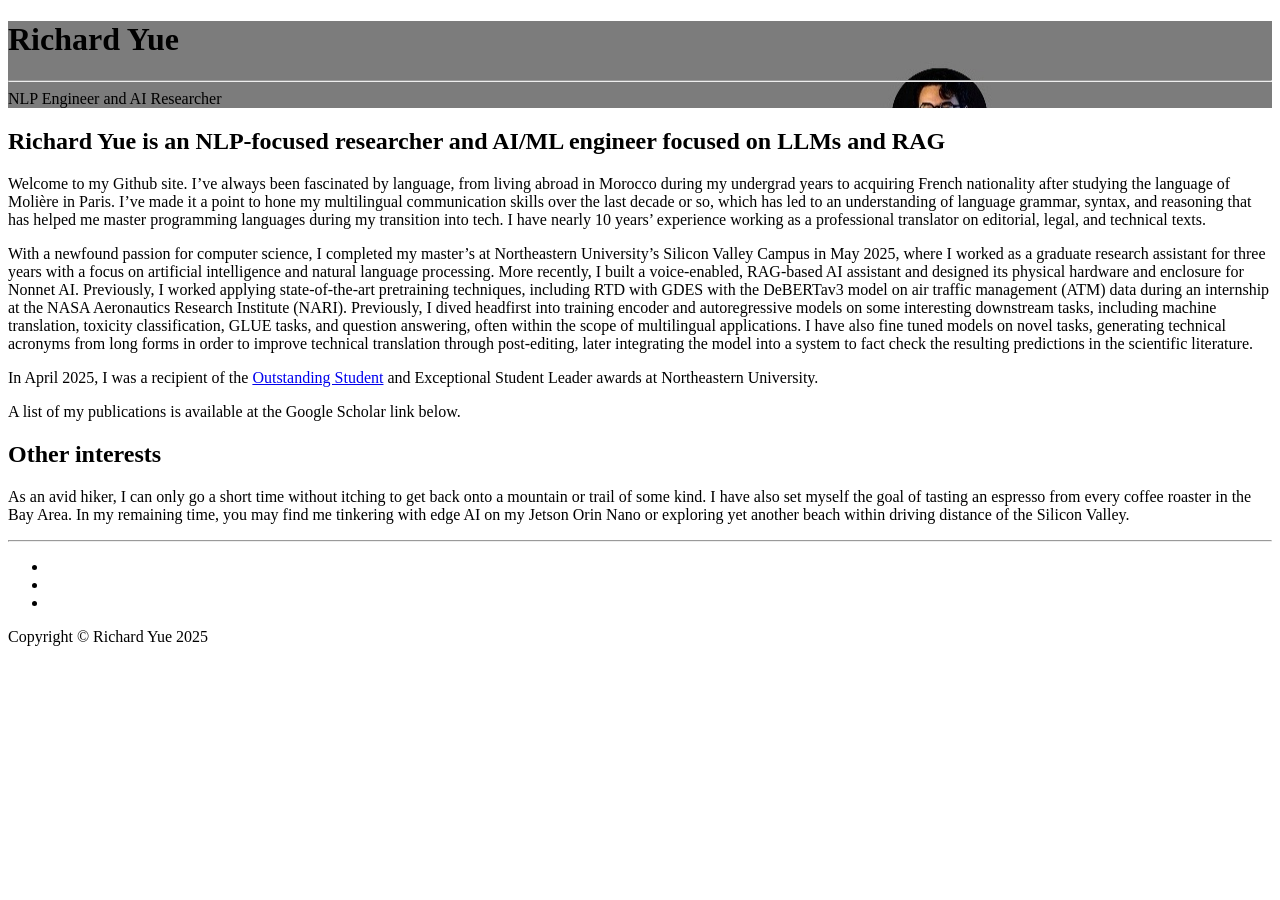
==== index.html @ 07fbe473 "Updated with post-graduate information" ====
<!DOCTYPE html>
<html lang="en">

<head>

  <style>
  </style>
    <meta charset="utf-8">
    <meta http-equiv="X-UA-Compatible" content="IE=edge">
    <meta name="viewport" content="width=device-width, initial-scale=1">
    <meta name="description" content="">
    <meta name="author" content="">

    <title>Richard Yue - NLP Engineer and AI Researcher</title>

    <!-- Bootstrap Core CSS -->
    <link href="vendor/bootstrap/css/bootstrap.min.css" rel="stylesheet">

    <!-- Theme CSS -->
    <link href="css/clean-blog.min.css" rel="stylesheet">

    <!-- Custom Fonts -->
    <link href="vendor/font-awesome/css/font-awesome.min.css" rel="stylesheet" type="text/css">
    <link href='https://fonts.googleapis.com/css?family=Lora:400,700,400italic,700italic' rel='stylesheet' type='text/css'>
    <link href='https://fonts.googleapis.com/css?family=Open+Sans:300italic,400italic,600italic,700italic,800italic,400,300,600,700,800' rel='stylesheet' type='text/css'>

    <!-- HTML5 Shim and Respond.js IE8 support of HTML5 elements and media queries -->
    <!-- WARNING: Respond.js doesn't work if you view the page via file:// -->
    <!--[if lt IE 9]>
        <script src="https://oss.maxcdn.com/libs/html5shiv/3.7.0/html5shiv.js"></script>
        <script src="https://oss.maxcdn.com/libs/respond.js/1.4.2/respond.min.js"></script>
    <![endif]-->

</head>

<body>
  
    <!-- Page Header -->
    <!-- Set your background image for this header on the line below. -->
    <header class="intro-header" style="background-image: url('img/about-bg.jpg')">
        <div class="container">
            <div class="row">
                <div class="col-lg-8 col-lg-offset-2 col-md-10 col-md-offset-1">
                    <div class="page-heading">
                        <h1>Richard Yue</h1>
                        <hr class="small">
                        <span class="subheading">NLP Engineer and AI Researcher</span>
                    </div>
                </div>
            </div>
        </div>
    </header>

    <!-- Main Content -->
    <div class="container">
        <div class="row">
            <div class="col-lg-8 col-lg-offset-2 col-md-10 col-md-offset-1">
                <h2>Richard Yue is an NLP-focused researcher and AI/ML engineer focused on LLMs and RAG</h2>
                <p>Welcome to my Github site. I&#8217;ve always been fascinated by language, from living abroad in Morocco during my undergrad years to acquiring French nationality after studying the language of Moli&egrave;re in Paris. I&#8217;ve made it a point to hone my multilingual communication skills over the last decade or so, which has led to an understanding of language grammar, syntax, and reasoning that has helped me master programming languages during my transition into tech. I have nearly 10 years&#8217; experience working as a professional translator on editorial, legal, and technical texts.</p>
                <p>With a newfound passion for computer science, I completed my master&#8217;s at Northeastern University&#8217;s Silicon Valley Campus in May 2025, where I worked as a graduate research assistant for three years with a focus on artificial intelligence and natural language processing. More recently, I built a voice-enabled, RAG-based AI assistant and designed its physical hardware and enclosure for Nonnet AI. Previously, I worked applying state-of-the-art pretraining techniques, including RTD with GDES with the DeBERTav3 model on air traffic management (ATM) data during an internship at the NASA Aeronautics Research Institute (NARI). Previously, I dived headfirst into training encoder and autoregressive models on some interesting downstream tasks, including machine translation, toxicity classification, GLUE tasks, and question answering, often within the scope of multilingual applications. I have also fine tuned models on novel  tasks, generating technical acronyms from long forms in order to improve technical translation through post-editing, later integrating the model into a system to fact check the resulting predictions in the scientific literature.</p>
		<p>In April 2025, I was a recipient of the <a href="https://outstandingawards.sites.northeastern.edu/2025-winners">Outstanding Student</a> and Exceptional Student Leader awards at Northeastern University.</p>
		<p>A list of my publications is available at the Google Scholar link below.</p>
                <h2>Other interests</h2>
                <p>As an avid hiker, I can only go a short time without itching to get back onto a mountain or trail of some kind. I have also set myself the goal of tasting an espresso from every coffee roaster in the Bay Area. In my remaining time, you may find me tinkering with edge AI on my Jetson Orin Nano or exploring yet another beach within driving distance of the Silicon Valley.</p>
            </div>
        </div>
    </div>

    <hr>

    <!-- Footer -->
    <footer>
        <div class="container">
            <div class="row">
                <div class="col-lg-8 col-lg-offset-2 col-md-10 col-md-offset-1">
                    <ul class="list-inline text-center">
                        <li>
                            <a href="https://www.linkedin.com/in/richard-yue-cs">
                                <span class="fa-stack fa-lg">
                                    <i class="fa fa-circle fa-stack-2x"></i>
                                    <i class="fa fa-linkedin fa-stack-1x fa-inverse"></i>
                                </span>
                            </a>
                        </li>
                        <li>
                            <a href="https://scholar.google.com/citations?user=sfEhLh8AAAAJ&hl=en">
                                <span class="fa-stack fa-lg">
                                    <i class="fa fa-circle fa-stack-2x"></i>
                                    <i class="fa fa-graduation-cap fa-stack-1x fa-inverse"></i>
                                </span>
                            </a>
                        </li>
                        <li>
                            <a href="https://www.github.com/rtotheich">
                                <span class="fa-stack fa-lg">
                                    <i class="fa fa-circle fa-stack-2x"></i>
                                    <i class="fa fa-github fa-stack-1x fa-inverse"></i>
                                </span>
                            </a>
                        </li>
                    </ul>
                    <p class="copyright text-muted">Copyright &copy; Richard Yue 2025</p>
                </div>
            </div>
        </div>
    </footer>

    <!-- jQuery -->
    <script src="vendor/jquery/jquery.min.js"></script>

    <!-- Bootstrap Core JavaScript -->
    <script src="vendor/bootstrap/js/bootstrap.min.js"></script>

    <!-- Contact Form JavaScript -->
    <script src="js/jqBootstrapValidation.js"></script>
    <script src="js/contact_me.js"></script>

    <!-- Theme JavaScript -->
    <script src="js/clean-blog.min.js"></script>

</body>

</html>
---- css/clean-blog.min.css ----
/*!
 * Start Bootstrap - Clean Blog v3.3.7+1 (http://startbootstrap.com/template-overviews/clean-blog)
 * Copyright 2013-2017 Start Bootstrap
 * Licensed under MIT (https://github.com/BlackrockDigital/startbootstrap/blob/gh-pages/LICENSE)
 */a,body{color:#333}.navbar-custom .nav li a,.navbar-custom .navbar-brand,h1,h2,h3,h4,h5,h6{font-weight:800}.caption,.intro-header .page-heading,.intro-header .site-heading,footer .copyright{text-align:center}body{font-family:Lora,'Times New Roman',serif;font-size:20px;-webkit-tap-highlight-color:#0085A1}.intro-header .page-heading .subheading,.intro-header .post-heading .subheading,.intro-header .site-heading .subheading,.navbar-custom,h1,h2,h3,h4,h5,h6{font-family:'Open Sans','Helvetica Neue',Helvetica,Arial,sans-serif}p{line-height:1.5;margin:30px 0}p a{text-decoration:underline}a:focus,a:hover{color:#0085A1}a img:focus,a img:hover{cursor:zoom-in}blockquote{color:#777;font-style:italic}hr.small{max-width:100px;margin:15px auto;border-width:4px;border-color:#fff}.navbar-custom{position:absolute;top:0;left:0;width:100%;z-index:3}.navbar-custom .navbar-header .navbar-toggle{color:#777;font-weight:800;text-transform:uppercase;font-size:12px}.navbar-custom .nav li a{text-transform:uppercase;font-size:12px;letter-spacing:1px}@media only screen and (min-width:768px){.navbar-custom{background:0 0;border-bottom:1px solid transparent}.navbar-custom .navbar-brand{color:#fff;padding:20px}.navbar-custom .navbar-brand:focus,.navbar-custom .navbar-brand:hover{color:rgba(255,255,255,.8)}.navbar-custom .nav li a{color:#fff;padding:20px}.navbar-custom .nav li a:focus,.navbar-custom .nav li a:hover{color:rgba(255,255,255,.8)}.navbar-custom .nav li ul.dropdown-menu a{color:#333}.navbar-custom .nav li ul.dropdown-menu a:focus,.navbar-custom .nav li ul.dropdown-menu a:hover{color:#0085A1}}@media only screen and (min-width:1170px){.navbar-custom{-webkit-transition:background-color .3s;-moz-transition:background-color .3s;transition:background-color .3s;-webkit-transform:translate3d(0,0,0);-moz-transform:translate3d(0,0,0);-ms-transform:translate3d(0,0,0);-o-transform:translate3d(0,0,0);transform:translate3d(0,0,0);-webkit-backface-visibility:hidden;backface-visibility:hidden}.navbar-custom.is-fixed{position:fixed;top:-61px;background-color:rgba(255,255,255,.9);border-bottom:1px solid #f2f2f2;-webkit-transition:-webkit-transform .3s;-moz-transition:-moz-transform .3s;transition:transform .3s}.navbar-custom.is-fixed .navbar-brand{color:#333}.navbar-custom.is-fixed .navbar-brand:focus,.navbar-custom.is-fixed .navbar-brand:hover{color:#0085A1}.navbar-custom.is-fixed .nav li a{color:#333}.navbar-custom.is-fixed .nav li a:focus,.navbar-custom.is-fixed .nav li a:hover{color:#0085A1}.navbar-custom.is-visible{-webkit-transform:translate3d(0,100%,0);-moz-transform:translate3d(0,100%,0);-ms-transform:translate3d(0,100%,0);-o-transform:translate3d(0,100%,0);transform:translate3d(0,100%,0)}}.intro-header{background:center center no-repeat;-webkit-background-size:cover;-moz-background-size:cover;background-size:cover;-o-background-size:cover;margin-bottom:50px}.intro-header .page-heading,.intro-header .post-heading,.intro-header .site-heading{padding:100px 0 50px;color:#fff}.intro-header .page-heading h1,.intro-header .site-heading h1{margin-top:0;font-size:50px}.intro-header .page-heading .subheading,.intro-header .site-heading .subheading{font-size:24px;line-height:1.1;display:block;font-weight:300;margin:10px 0 0}@media only screen and (min-width:768px){.intro-header .page-heading,.intro-header .post-heading,.intro-header .site-heading{padding:150px 0}.intro-header .page-heading h1,.intro-header .site-heading h1{font-size:80px}}.intro-header .post-heading h1{font-size:35px}.intro-header .post-heading .meta,.intro-header .post-heading .subheading{line-height:1.1;display:block}.intro-header .post-heading .subheading{font-size:24px;margin:10px 0 30px;font-weight:600}.intro-header .post-heading .meta{font-family:Lora,'Times New Roman',serif;font-style:italic;font-weight:300;font-size:20px}.intro-header .post-heading .meta a{color:#fff}@media only screen and (min-width:768px){.intro-header .post-heading h1{font-size:55px}.intro-header .post-heading .subheading{font-size:30px}}.post-preview>a{color:#333}.post-preview>a:focus,.post-preview>a:hover{text-decoration:none;color:#0085A1}.post-preview>a>.post-title{font-size:30px;margin-top:30px;margin-bottom:10px}.post-preview>a>.post-subtitle{margin:0 0 10px;font-weight:300}.post-preview>.post-meta{color:#777;font-size:18px;font-style:italic;margin-top:0}.post-preview>.post-meta>a{text-decoration:none;color:#333}.post-preview>.post-meta>a:focus,.post-preview>.post-meta>a:hover{color:#0085A1;text-decoration:underline}@media only screen and (min-width:768px){.post-preview>a>.post-title{font-size:36px}}.section-heading{font-size:36px;margin-top:60px;font-weight:700}.btn,.pager li>a,.pager li>span{font-family:'Open Sans','Helvetica Neue',Helvetica,Arial,sans-serif;text-transform:uppercase;font-weight:800;letter-spacing:1px}.caption{font-size:14px;padding:10px;font-style:italic;margin:0;display:block;border-bottom-right-radius:5px;border-bottom-left-radius:5px}footer{padding:50px 0 65px}footer .list-inline{margin:0;padding:0}footer .copyright{font-size:14px;margin-bottom:0}.floating-label-form-group{font-size:14px;position:relative;margin-bottom:0;padding-bottom:.5em;border-bottom:1px solid #eee}.floating-label-form-group input,.floating-label-form-group textarea{z-index:1;position:relative;padding-right:0;padding-left:0;border:none;border-radius:0;font-size:1.5em;background:0 0;box-shadow:none!important;resize:none}.floating-label-form-group label{display:block;z-index:0;position:relative;top:2em;margin:0;font-size:.85em;line-height:1.764705882em;vertical-align:middle;vertical-align:baseline;opacity:0;-webkit-transition:top .3s ease,opacity .3s ease;-moz-transition:top .3s ease,opacity .3s ease;-ms-transition:top .3s ease,opacity .3s ease;transition:top .3s ease,opacity .3s ease}.floating-label-form-group::not(:first-child){padding-left:14px;border-left:1px solid #eee}.floating-label-form-group-with-value label{top:0;opacity:1}.floating-label-form-group-with-focus label{color:#0085A1}form .row:first-child .floating-label-form-group{border-top:1px solid #eee}.btn{font-size:14px;border-radius:0;padding:15px 25px}.btn-lg{font-size:16px;padding:25px 35px}.btn-default:focus,.btn-default:hover{background-color:#0085A1;border:1px solid #0085A1;color:#fff}.pager{margin:20px 0 0}.pager li>a,.pager li>span{font-size:14px;padding:15px 25px;background-color:#fff;border-radius:0}.pager li>a:focus,.pager li>a:hover{color:#fff;background-color:#0085A1;border:1px solid #0085A1}.pager .disabled>a,.pager .disabled>a:focus,.pager .disabled>a:hover,.pager .disabled>span{color:#777;background-color:#333;cursor:not-allowed}::-moz-selection{color:#fff;text-shadow:none;background:#0085A1}::selection{color:#fff;text-shadow:none;background:#0085A1}img::selection{color:#fff;background:0 0}img::-moz-selection{color:#fff;background:0 0}
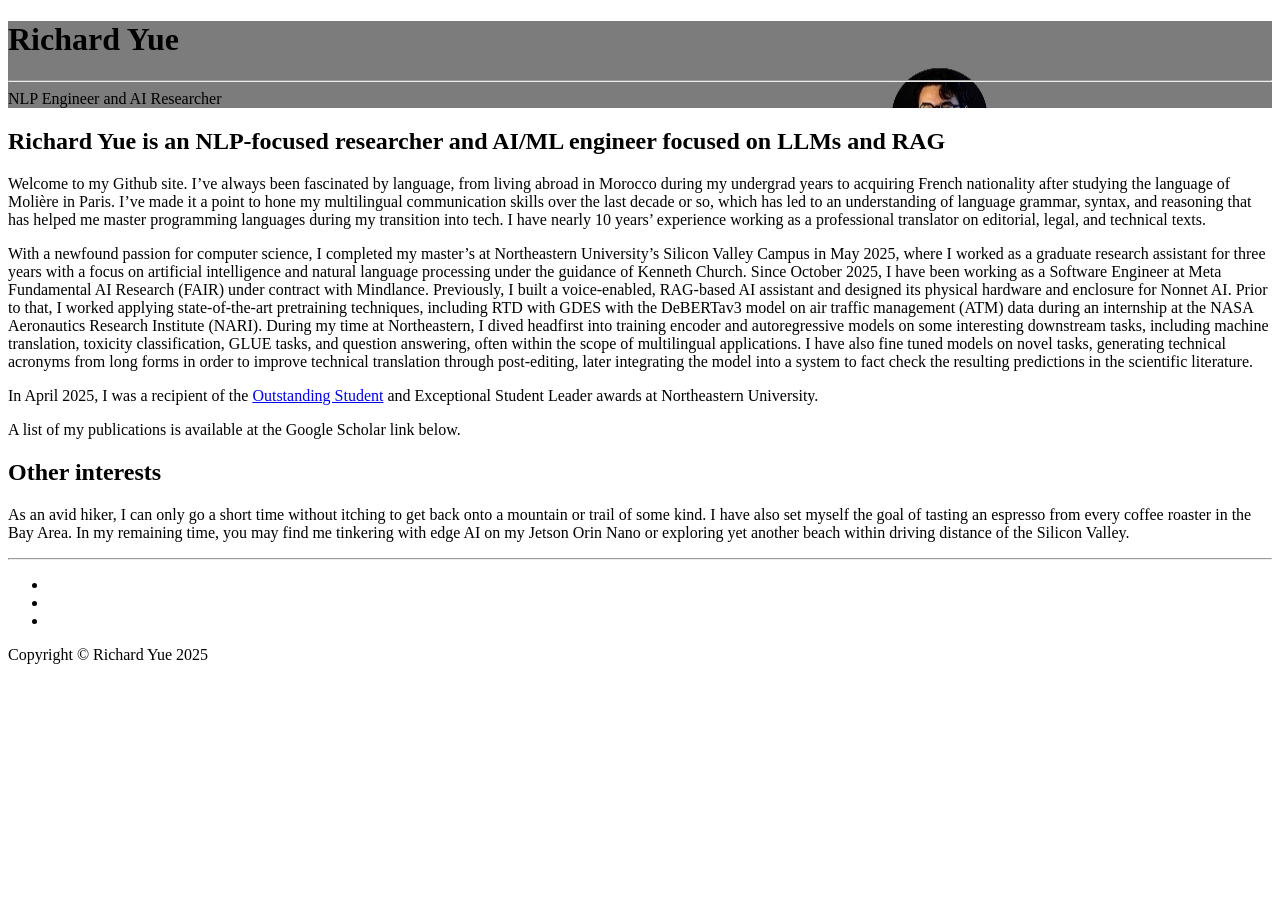
==== commit 046f3269: "Updated to reflect new position" ====
--- a/index.html
+++ b/index.html
@@ -57,7 +57,7 @@
             <div class="col-lg-8 col-lg-offset-2 col-md-10 col-md-offset-1">
                 <h2>Richard Yue is an NLP-focused researcher and AI/ML engineer focused on LLMs and RAG</h2>
                 <p>Welcome to my Github site. I&#8217;ve always been fascinated by language, from living abroad in Morocco during my undergrad years to acquiring French nationality after studying the language of Moli&egrave;re in Paris. I&#8217;ve made it a point to hone my multilingual communication skills over the last decade or so, which has led to an understanding of language grammar, syntax, and reasoning that has helped me master programming languages during my transition into tech. I have nearly 10 years&#8217; experience working as a professional translator on editorial, legal, and technical texts.</p>
-                <p>With a newfound passion for computer science, I completed my master&#8217;s at Northeastern University&#8217;s Silicon Valley Campus in May 2025, where I worked as a graduate research assistant for three years with a focus on artificial intelligence and natural language processing. More recently, I built a voice-enabled, RAG-based AI assistant and designed its physical hardware and enclosure for Nonnet AI. Previously, I worked applying state-of-the-art pretraining techniques, including RTD with GDES with the DeBERTav3 model on air traffic management (ATM) data during an internship at the NASA Aeronautics Research Institute (NARI). Previously, I dived headfirst into training encoder and autoregressive models on some interesting downstream tasks, including machine translation, toxicity classification, GLUE tasks, and question answering, often within the scope of multilingual applications. I have also fine tuned models on novel  tasks, generating technical acronyms from long forms in order to improve technical translation through post-editing, later integrating the model into a system to fact check the resulting predictions in the scientific literature.</p>
+                <p>With a newfound passion for computer science, I completed my master&#8217;s at Northeastern University&#8217;s Silicon Valley Campus in May 2025, where I worked as a graduate research assistant for three years with a focus on artificial intelligence and natural language processing under the guidance of Kenneth Church. Since October 2025, I have been working as a Software Engineer at Meta Fundamental AI Research (FAIR) under contract with Mindlance. Previously, I built a voice-enabled, RAG-based AI assistant and designed its physical hardware and enclosure for Nonnet AI. Prior to that, I worked applying state-of-the-art pretraining techniques, including RTD with GDES with the DeBERTav3 model on air traffic management (ATM) data during an internship at the NASA Aeronautics Research Institute (NARI). During my time at Northeastern, I dived headfirst into training encoder and autoregressive models on some interesting downstream tasks, including machine translation, toxicity classification, GLUE tasks, and question answering, often within the scope of multilingual applications. I have also fine tuned models on novel  tasks, generating technical acronyms from long forms in order to improve technical translation through post-editing, later integrating the model into a system to fact check the resulting predictions in the scientific literature.</p>
 		<p>In April 2025, I was a recipient of the <a href="https://outstandingawards.sites.northeastern.edu/2025-winners">Outstanding Student</a> and Exceptional Student Leader awards at Northeastern University.</p>
 		<p>A list of my publications is available at the Google Scholar link below.</p>
                 <h2>Other interests</h2>
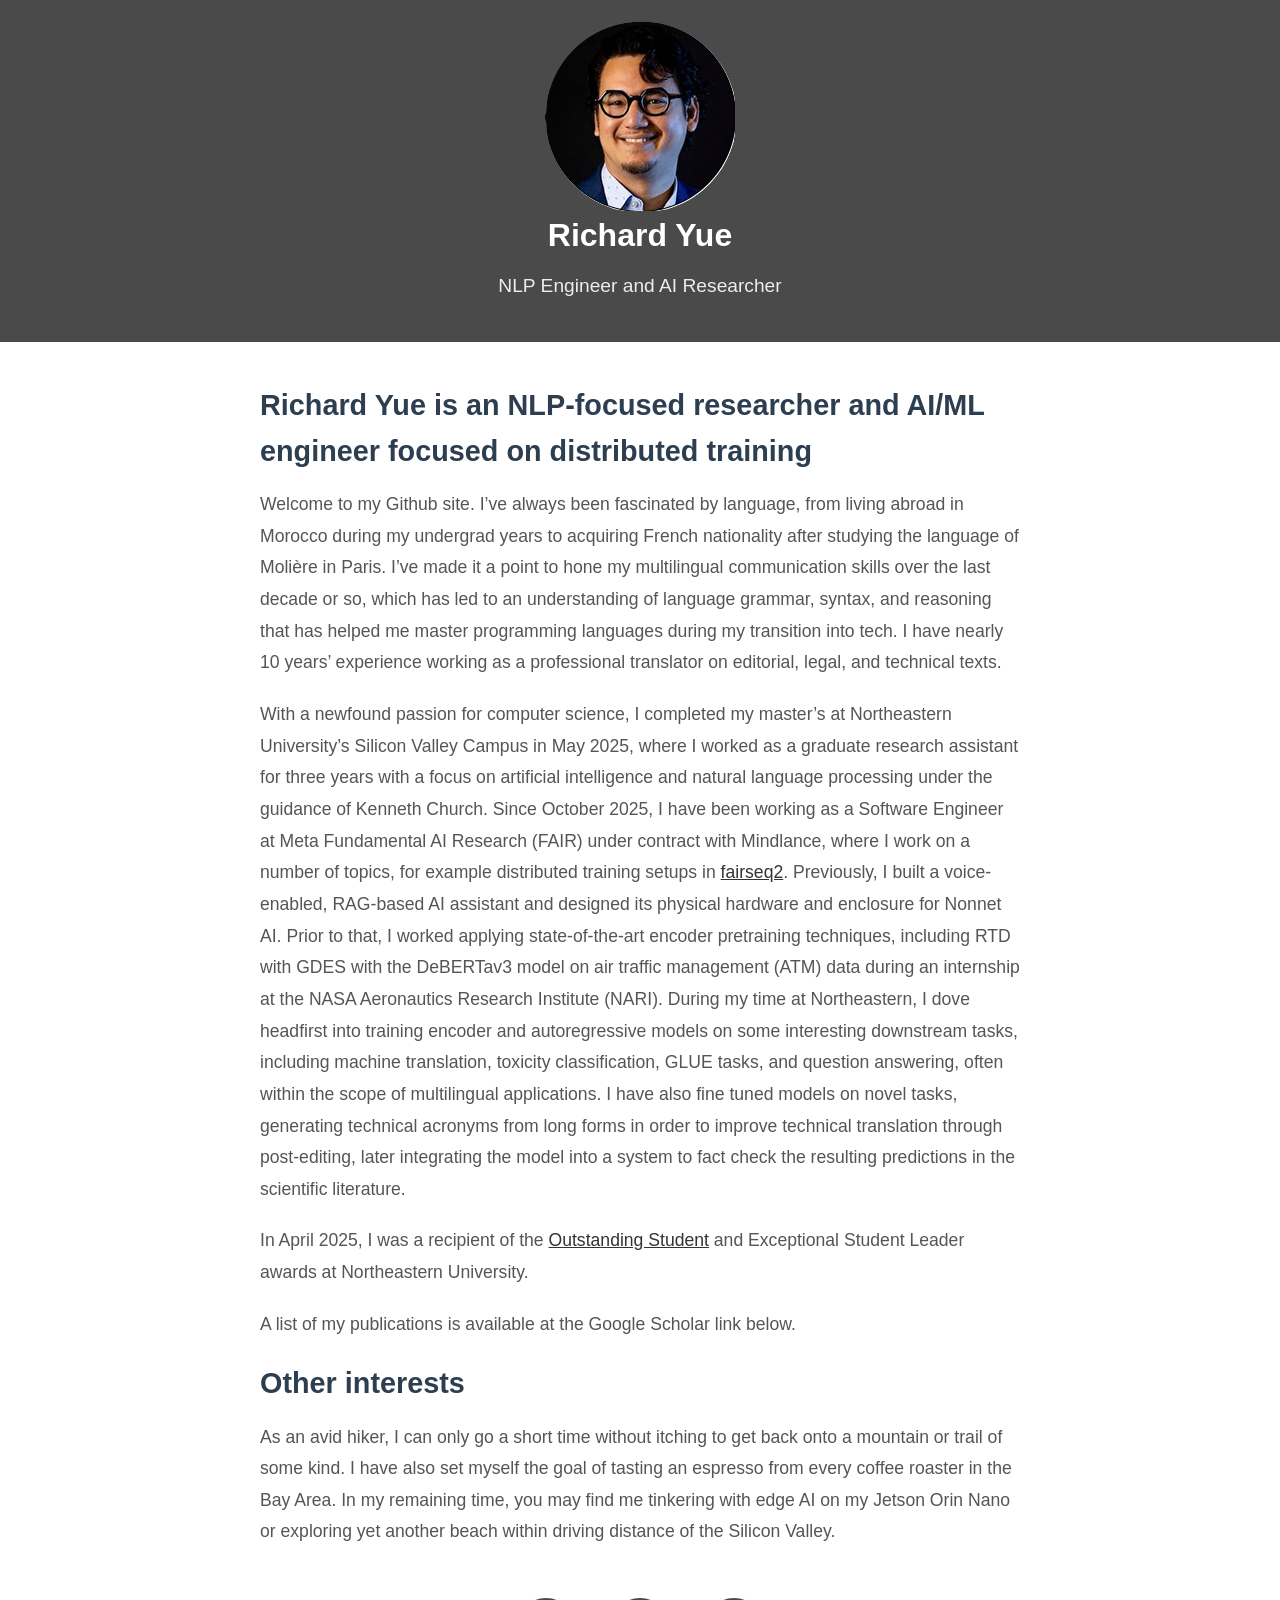
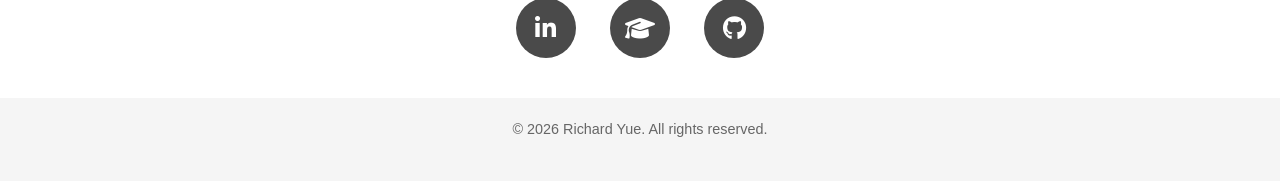
==== commit b8198f43: "New, responsive version for 2026 with updated text and broken links fixed" ====
--- a/index.html
+++ b/index.html
@@ -1,123 +1,178 @@
 <!DOCTYPE html>
 <html lang="en">
+<head>
+    <meta charset="UTF-8">
+    <meta name="viewport" content="width=device-width, initial-scale=1.0">
+    <title>Personal Page</title>
+    <link rel="stylesheet" href="https://cdnjs.cloudflare.com/ajax/libs/font-awesome/6.4.0/css/all.min.css">
+    <style>
+        * {
+            margin: 0;
+            padding: 0;
+            box-sizing: border-box;
+        }
 
-<head>
+        body {
+            font-family: 'Segoe UI', Tahoma, Geneva, Verdana, sans-serif;
+            line-height: 1.6;
+            color: #333;
+        }
 
-  <style>
-  </style>
-    <meta charset="utf-8">
-    <meta http-equiv="X-UA-Compatible" content="IE=edge">
-    <meta name="viewport" content="width=device-width, initial-scale=1">
-    <meta name="description" content="">
-    <meta name="author" content="">
+        p {
+            line-height: 1.6;
+            margin-bottom: 20px;
+        }
 
-    <title>Richard Yue - NLP Engineer and AI Researcher</title>
+        a {
+            color: #333;
+        }
 
-    <!-- Bootstrap Core CSS -->
-    <link href="vendor/bootstrap/css/bootstrap.min.css" rel="stylesheet">
+        .banner {
+            background-color: #4a4a4a;
+            color: white;
+            padding: 40px 20px;
+            text-align: center;
+        }
 
-    <!-- Theme CSS -->
-    <link href="css/clean-blog.min.css" rel="stylesheet">
+        .headshot {
+            width: 150px;
+            height: 150px;
+            border-radius: 50%;
+            background-color: #d0d0d0;
+            margin: 0 auto 20px;
+            display: flex;
+            align-items: center;
+            justify-content: center;
+            font-size: 14px;
+            color: #666;
+        }
 
-    <!-- Custom Fonts -->
-    <link href="vendor/font-awesome/css/font-awesome.min.css" rel="stylesheet" type="text/css">
-    <link href='https://fonts.googleapis.com/css?family=Lora:400,700,400italic,700italic' rel='stylesheet' type='text/css'>
-    <link href='https://fonts.googleapis.com/css?family=Open+Sans:300italic,400italic,600italic,700italic,800italic,400,300,600,700,800' rel='stylesheet' type='text/css'>
+        .banner h1 {
+            font-size: 2em;
+            margin-bottom: 10px;
+        }
 
-    <!-- HTML5 Shim and Respond.js IE8 support of HTML5 elements and media queries -->
-    <!-- WARNING: Respond.js doesn't work if you view the page via file:// -->
-    <!--[if lt IE 9]>
-        <script src="https://oss.maxcdn.com/libs/html5shiv/3.7.0/html5shiv.js"></script>
-        <script src="https://oss.maxcdn.com/libs/respond.js/1.4.2/respond.min.js"></script>
-    <![endif]-->
+        .banner h2 {
+            font-size: 1.2em;
+            font-weight: 300;
+            opacity: 0.9;
+        }
 
+        .content {
+            max-width: 800px;
+            margin: 40px auto;
+            padding: 0 20px;
+        }
+
+        .content h3 {
+            font-size: 1.8em;
+            margin-bottom: 15px;
+            color: #2c3e50;
+        }
+
+        .content p {
+            font-size: 1.1em;
+            color: #555;
+            line-height: 1.8;
+        }
+
+        .social-links {
+            text-align: center;
+            margin: 50px 0 30px;
+        }
+
+        .social-btn {
+            display: inline-flex;
+            align-items: center;
+            justify-content: center;
+            width: 60px;
+            height: 60px;
+            border-radius: 50%;
+            background-color: #4a4a4a;
+            color: white;
+            margin: 0 15px;
+            text-decoration: none;
+            font-size: 24px;
+            transition: all 0.3s ease;
+        }
+
+        .social-btn:hover {
+            background-color: #2c3e50;
+            transform: translateY(-3px);
+            box-shadow: 0 4px 8px rgba(0,0,0,0.2);
+        }
+
+        .social-btn.linkedin:hover {
+            background-color: #0077b5;
+        }
+
+        .social-btn.scholar:hover {
+            background-color: #4285f4;
+        }
+
+        .social-btn.github:hover {
+            background-color: #333;
+        }
+
+        footer {
+            text-align: center;
+            padding: 20px;
+            background-color: #f5f5f5;
+            color: #666;
+            font-size: 0.9em;
+            margin-top: 40px;
+        }
+    </style>
 </head>
-
 <body>
-  
-    <!-- Page Header -->
-    <!-- Set your background image for this header on the line below. -->
-    <header class="intro-header" style="background-image: url('img/about-bg.jpg')">
-        <div class="container">
-            <div class="row">
-                <div class="col-lg-8 col-lg-offset-2 col-md-10 col-md-offset-1">
-                    <div class="page-heading">
-                        <h1>Richard Yue</h1>
-                        <hr class="small">
-                        <span class="subheading">NLP Engineer and AI Researcher</span>
-                    </div>
-                </div>
-            </div>
+    <div class="banner">
+        <div class="headshot">
+            <img src="img/headshot.png" alt="Richard Yue headshot" width="190" height="191">
         </div>
-    </header>
-
-    <!-- Main Content -->
-    <div class="container">
-        <div class="row">
-            <div class="col-lg-8 col-lg-offset-2 col-md-10 col-md-offset-1">
-                <h2>Richard Yue is an NLP-focused researcher and AI/ML engineer focused on LLMs and RAG</h2>
-                <p>Welcome to my Github site. I&#8217;ve always been fascinated by language, from living abroad in Morocco during my undergrad years to acquiring French nationality after studying the language of Moli&egrave;re in Paris. I&#8217;ve made it a point to hone my multilingual communication skills over the last decade or so, which has led to an understanding of language grammar, syntax, and reasoning that has helped me master programming languages during my transition into tech. I have nearly 10 years&#8217; experience working as a professional translator on editorial, legal, and technical texts.</p>
-                <p>With a newfound passion for computer science, I completed my master&#8217;s at Northeastern University&#8217;s Silicon Valley Campus in May 2025, where I worked as a graduate research assistant for three years with a focus on artificial intelligence and natural language processing under the guidance of Kenneth Church. Since October 2025, I have been working as a Software Engineer at Meta Fundamental AI Research (FAIR) under contract with Mindlance. Previously, I built a voice-enabled, RAG-based AI assistant and designed its physical hardware and enclosure for Nonnet AI. Prior to that, I worked applying state-of-the-art pretraining techniques, including RTD with GDES with the DeBERTav3 model on air traffic management (ATM) data during an internship at the NASA Aeronautics Research Institute (NARI). During my time at Northeastern, I dived headfirst into training encoder and autoregressive models on some interesting downstream tasks, including machine translation, toxicity classification, GLUE tasks, and question answering, often within the scope of multilingual applications. I have also fine tuned models on novel  tasks, generating technical acronyms from long forms in order to improve technical translation through post-editing, later integrating the model into a system to fact check the resulting predictions in the scientific literature.</p>
-		<p>In April 2025, I was a recipient of the <a href="https://outstandingawards.sites.northeastern.edu/2025-winners">Outstanding Student</a> and Exceptional Student Leader awards at Northeastern University.</p>
-		<p>A list of my publications is available at the Google Scholar link below.</p>
-                <h2>Other interests</h2>
-                <p>As an avid hiker, I can only go a short time without itching to get back onto a mountain or trail of some kind. I have also set myself the goal of tasting an espresso from every coffee roaster in the Bay Area. In my remaining time, you may find me tinkering with edge AI on my Jetson Orin Nano or exploring yet another beach within driving distance of the Silicon Valley.</p>
-            </div>
-        </div>
+        <h1>Richard Yue</h1>
+        <h2>NLP Engineer and AI Researcher</h2>
     </div>
 
-    <hr>
+    <div class="content">
+        <h3>Richard Yue is an NLP-focused researcher and AI/ML engineer focused on distributed training</h3>
+        <p>
+            Welcome to my Github site. I’ve always been fascinated by language, from living abroad
+            in Morocco during my undergrad years to acquiring French nationality after studying the
+            language of Molière in Paris. I’ve made it a point to hone my multilingual communication
+            skills over the last decade or so, which has led to an understanding of language grammar,
+            syntax, and reasoning that has helped me master programming languages during my transition
+            into tech. I have nearly 10 years’ experience working as a professional translator on
+            editorial, legal, and technical texts.
+        </p>
+        <p>
+            With a newfound passion for computer science, I completed my master’s at Northeastern University’s Silicon Valley Campus in May 2025, where I worked as a graduate research assistant for three years with a focus on artificial intelligence and natural language processing under the guidance of Kenneth Church. Since October 2025, I have been working as a Software Engineer at Meta Fundamental AI Research (FAIR) under contract with Mindlance, where I work on a number of topics, for example distributed training setups in <a href="https://github.com/facebookresearch/fairseq2">fairseq2</a>. Previously, I built a voice-enabled, RAG-based AI assistant and designed its physical hardware and enclosure for Nonnet AI. Prior to that, I worked applying state-of-the-art encoder pretraining techniques, including RTD with GDES with the DeBERTav3 model on air traffic management (ATM) data during an internship at the NASA Aeronautics Research Institute (NARI). During my time at Northeastern, I dove headfirst into training encoder and autoregressive models on some interesting downstream tasks, including machine translation, toxicity classification, GLUE tasks, and question answering, often within the scope of multilingual applications. I have also fine tuned models on novel tasks, generating technical acronyms from long forms in order to improve technical translation through post-editing, later integrating the model into a system to fact check the resulting predictions in the scientific literature.
+        </p>
+        <p>
+            In April 2025, I was a recipient of the <a href="https://academic-honors.provost.northeastern.edu/graduate-awards/the-outstanding-global-network-student-award/">Outstanding Student</a> and Exceptional Student Leader awards at Northeastern University.
+        </p>
+        <p>
+            A list of my publications is available at the Google Scholar link below.
+        </p>
+        <h3>Other interests</h3>
+        <p>
+            As an avid hiker, I can only go a short time without itching to get back onto a mountain or trail of some kind. I have also set myself the goal of tasting an espresso from every coffee roaster in the Bay Area. In my remaining time, you may find me tinkering with edge AI on my Jetson Orin Nano or exploring yet another beach within driving distance of the Silicon Valley.
+        </p>
+    </div>
 
-    <!-- Footer -->
+    <div class="social-links">
+        <a href="https://www.linkedin.com/in/richard-yue-cs" class="social-btn linkedin" aria-label="LinkedIn">
+            <i class="fab fa-linkedin-in"></i>
+        </a>
+        <a href="https://scholar.google.com/citations?user=sfEhLh8AAAAJ&hl=en" class="social-btn scholar" aria-label="Google Scholar">
+            <i class="fas fa-graduation-cap"></i>
+        </a>
+        <a href="https://www.github.com/rsyue" class="social-btn github" aria-label="GitHub">
+            <i class="fab fa-github"></i>
+        </a>
+    </div>
+
     <footer>
-        <div class="container">
-            <div class="row">
-                <div class="col-lg-8 col-lg-offset-2 col-md-10 col-md-offset-1">
-                    <ul class="list-inline text-center">
-                        <li>
-                            <a href="https://www.linkedin.com/in/richard-yue-cs">
-                                <span class="fa-stack fa-lg">
-                                    <i class="fa fa-circle fa-stack-2x"></i>
-                                    <i class="fa fa-linkedin fa-stack-1x fa-inverse"></i>
-                                </span>
-                            </a>
-                        </li>
-                        <li>
-                            <a href="https://scholar.google.com/citations?user=sfEhLh8AAAAJ&hl=en">
-                                <span class="fa-stack fa-lg">
-                                    <i class="fa fa-circle fa-stack-2x"></i>
-                                    <i class="fa fa-graduation-cap fa-stack-1x fa-inverse"></i>
-                                </span>
-                            </a>
-                        </li>
-                        <li>
-                            <a href="https://www.github.com/rtotheich">
-                                <span class="fa-stack fa-lg">
-                                    <i class="fa fa-circle fa-stack-2x"></i>
-                                    <i class="fa fa-github fa-stack-1x fa-inverse"></i>
-                                </span>
-                            </a>
-                        </li>
-                    </ul>
-                    <p class="copyright text-muted">Copyright &copy; Richard Yue 2025</p>
-                </div>
-            </div>
-        </div>
+        <p>&copy; 2026 Richard Yue. All rights reserved.</p>
     </footer>
-
-    <!-- jQuery -->
-    <script src="vendor/jquery/jquery.min.js"></script>
-
-    <!-- Bootstrap Core JavaScript -->
-    <script src="vendor/bootstrap/js/bootstrap.min.js"></script>
-
-    <!-- Contact Form JavaScript -->
-    <script src="js/jqBootstrapValidation.js"></script>
-    <script src="js/contact_me.js"></script>
-
-    <!-- Theme JavaScript -->
-    <script src="js/clean-blog.min.js"></script>
-
 </body>
-
-</html>
+</html>
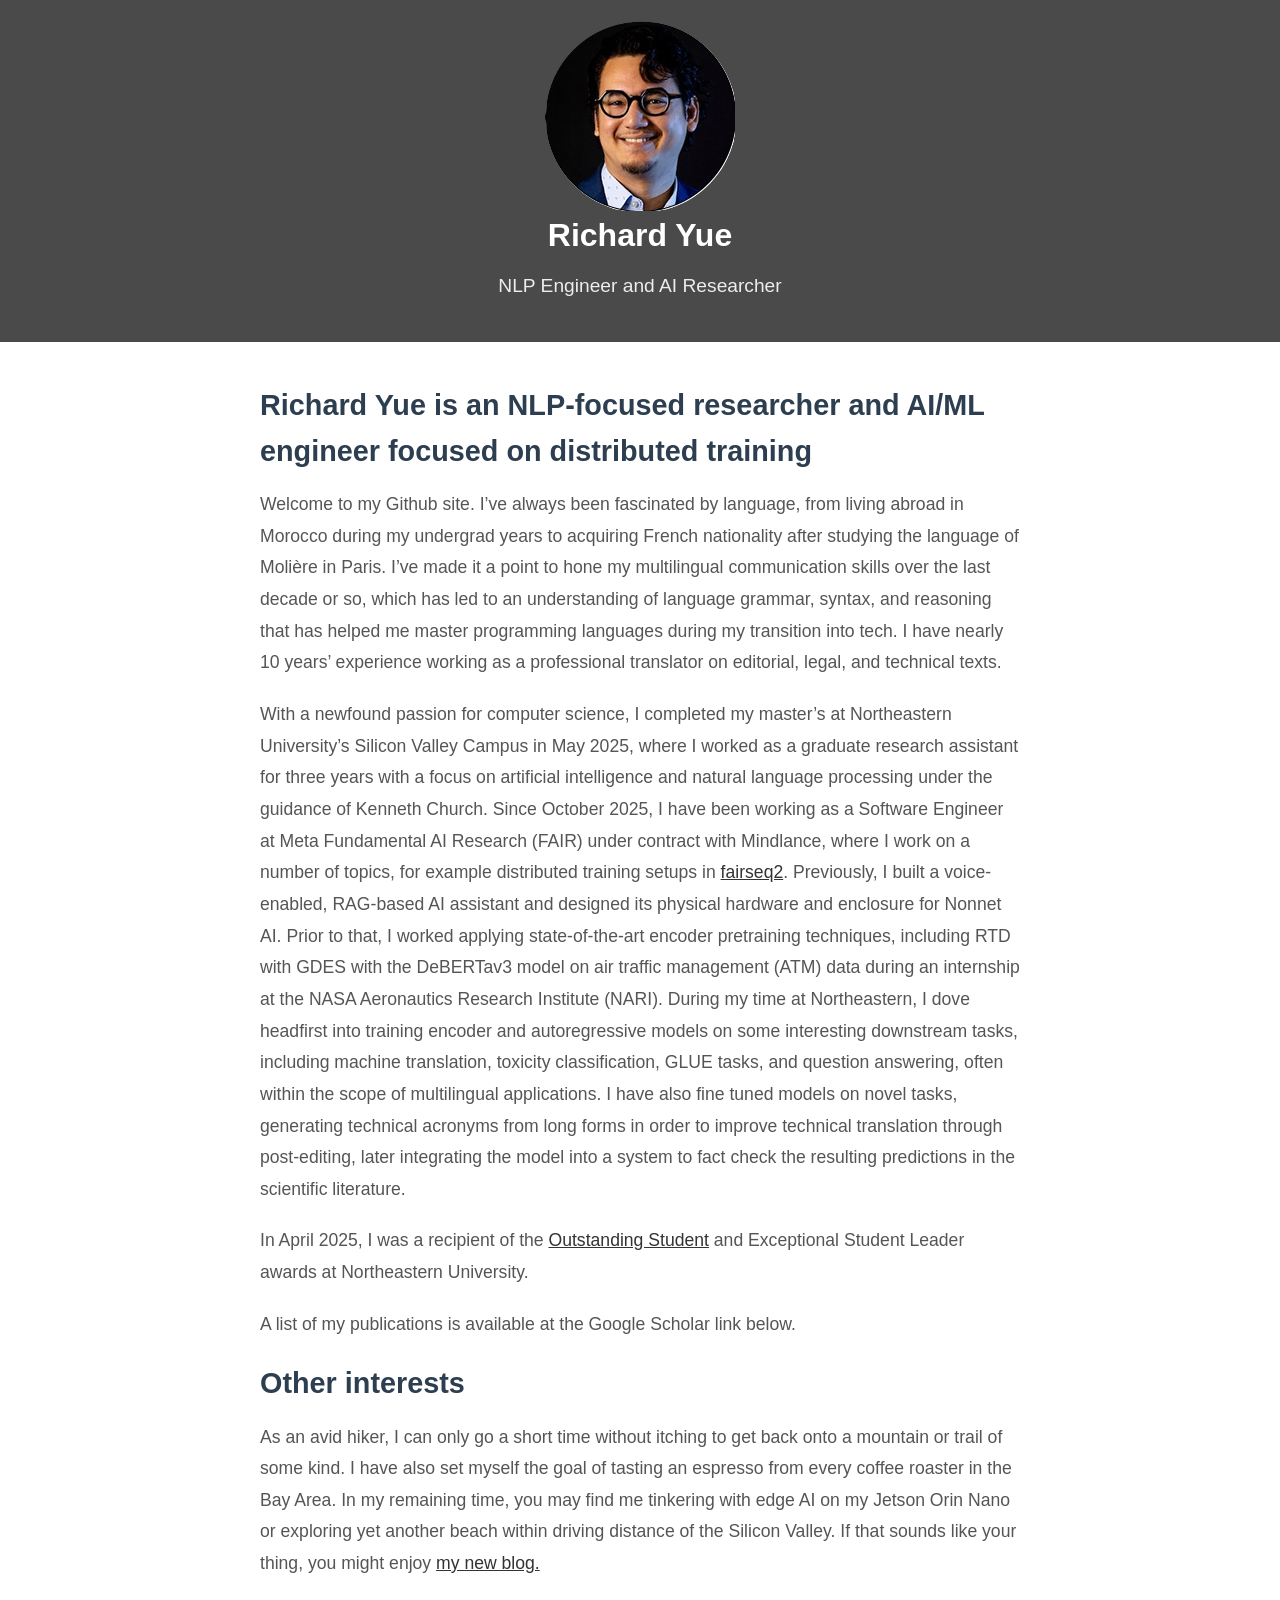
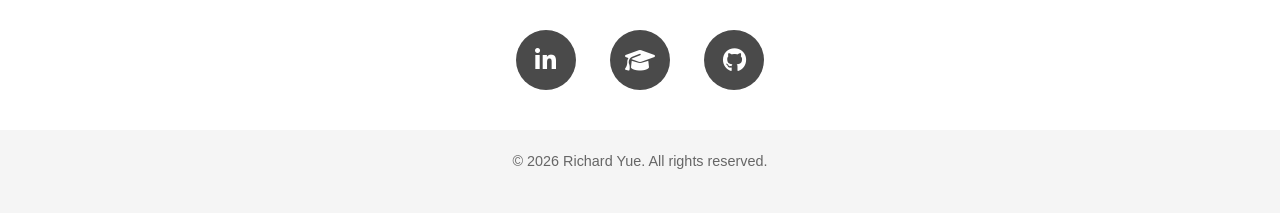
==== commit 4c7c6f13: "Fixed link colors on blog and added links between home and blog" ====
--- a/index.html
+++ b/index.html
@@ -155,7 +155,7 @@
         </p>
         <h3>Other interests</h3>
         <p>
-            As an avid hiker, I can only go a short time without itching to get back onto a mountain or trail of some kind. I have also set myself the goal of tasting an espresso from every coffee roaster in the Bay Area. In my remaining time, you may find me tinkering with edge AI on my Jetson Orin Nano or exploring yet another beach within driving distance of the Silicon Valley.
+            As an avid hiker, I can only go a short time without itching to get back onto a mountain or trail of some kind. I have also set myself the goal of tasting an espresso from every coffee roaster in the Bay Area. In my remaining time, you may find me tinkering with edge AI on my Jetson Orin Nano or exploring yet another beach within driving distance of the Silicon Valley. If that sounds like your thing, you might enjoy <a href="break_room.html">my new blog.</a>
         </p>
     </div>
 
@@ -175,4 +175,4 @@
         <p>&copy; 2026 Richard Yue. All rights reserved.</p>
     </footer>
 </body>
-</html>+</html>
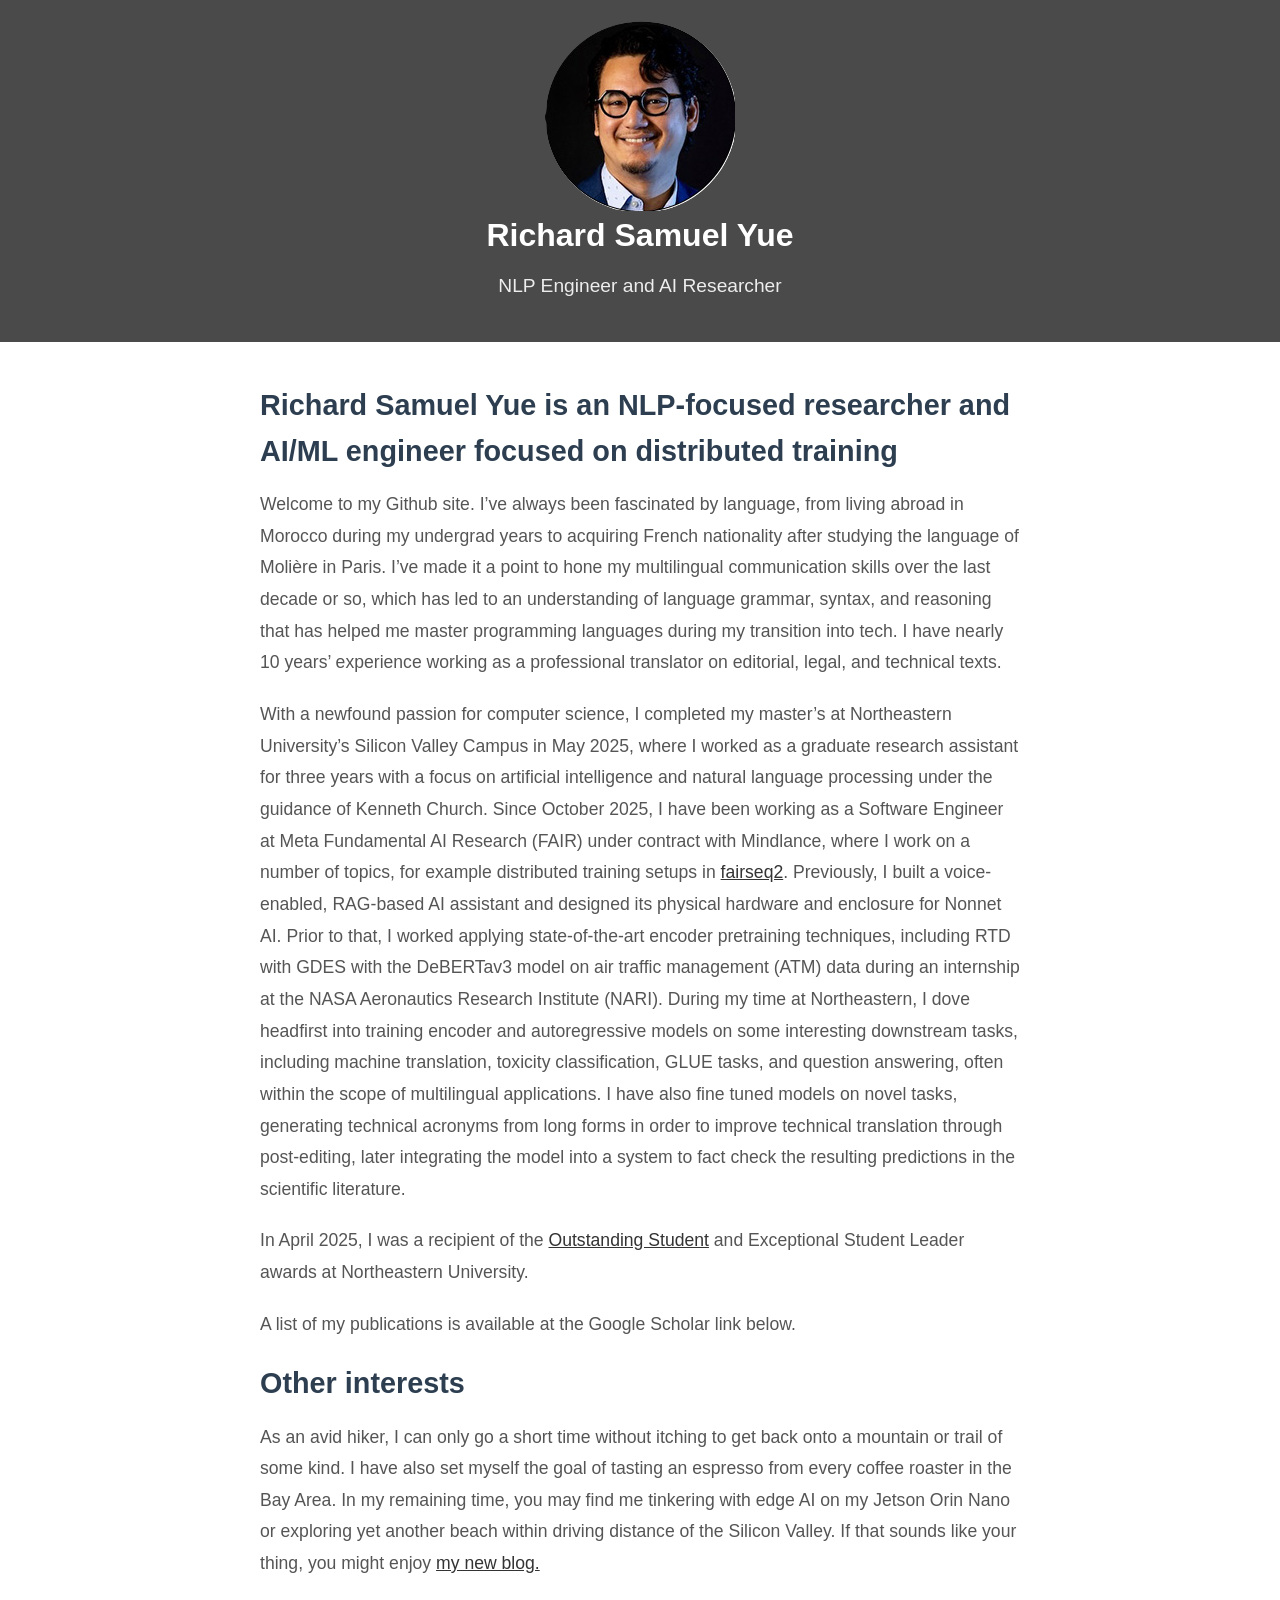
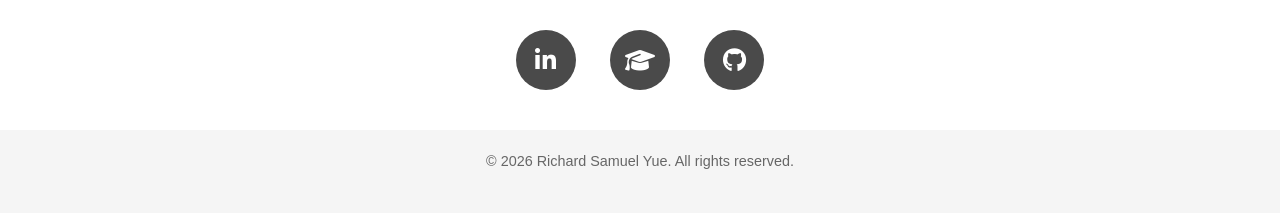
==== commit 494253c1: "Minor housekeeping, full name update, grammar check" ====
--- a/index.html
+++ b/index.html
@@ -129,12 +129,12 @@
         <div class="headshot">
             <img src="img/headshot.png" alt="Richard Yue headshot" width="190" height="191">
         </div>
-        <h1>Richard Yue</h1>
+        <h1>Richard Samuel Yue</h1>
         <h2>NLP Engineer and AI Researcher</h2>
     </div>
 
     <div class="content">
-        <h3>Richard Yue is an NLP-focused researcher and AI/ML engineer focused on distributed training</h3>
+        <h3>Richard Samuel Yue is an NLP-focused researcher and AI/ML engineer focused on distributed training</h3>
         <p>
             Welcome to my Github site. I’ve always been fascinated by language, from living abroad
             in Morocco during my undergrad years to acquiring French nationality after studying the
@@ -172,7 +172,7 @@
     </div>
 
     <footer>
-        <p>&copy; 2026 Richard Yue. All rights reserved.</p>
+        <p>&copy; 2026 Richard Samuel Yue. All rights reserved.</p>
     </footer>
 </body>
 </html>
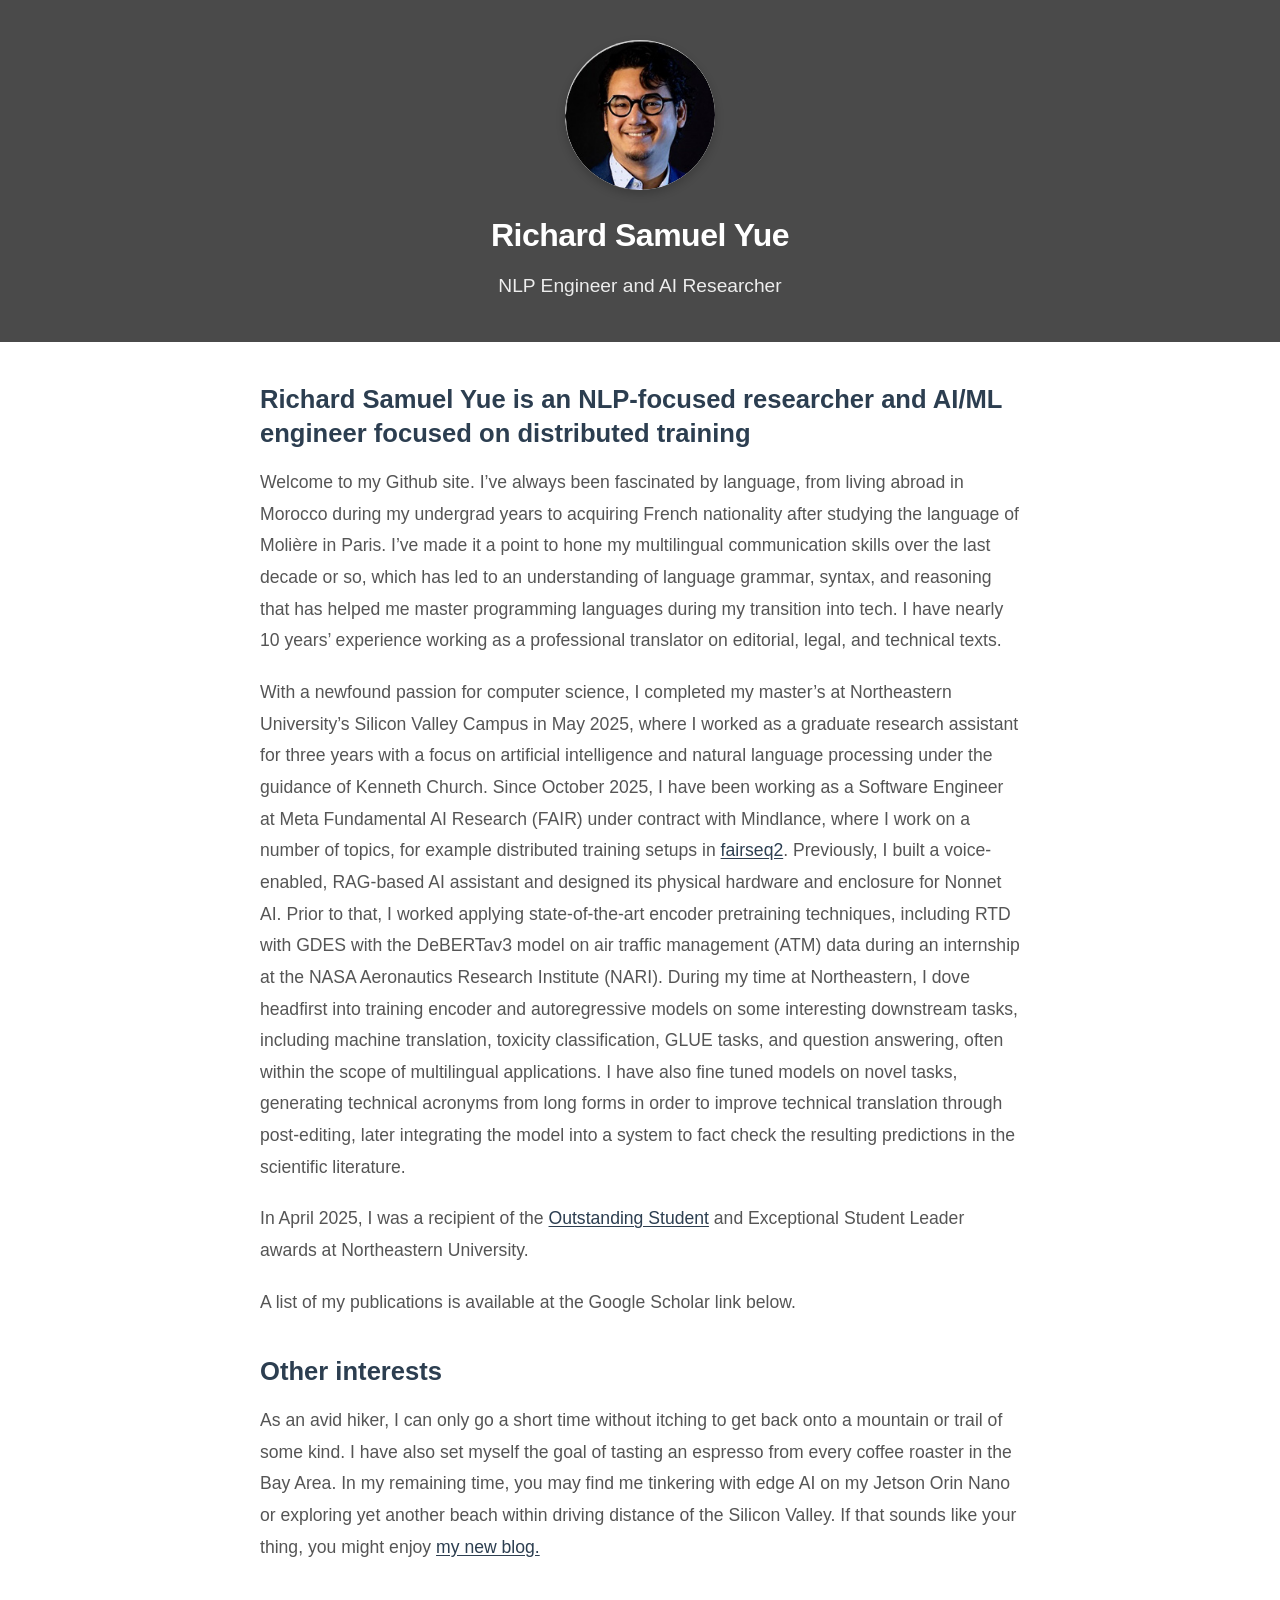
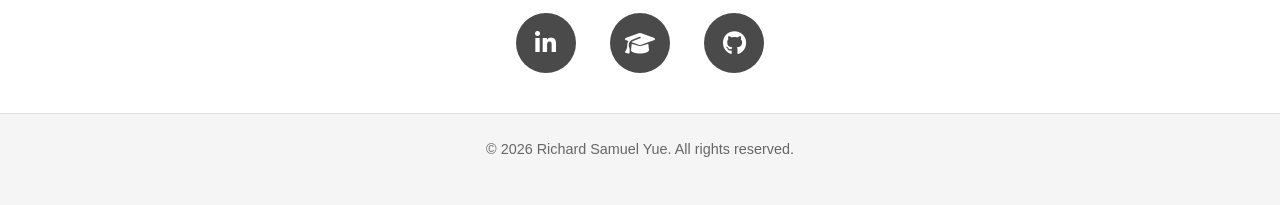
==== commit 9885b0e5: "Refactor CSS architecture, decouple blog and homepage styles, and ignore template.html" ====
--- a/index.html
+++ b/index.html
@@ -1,128 +1,12 @@
 <!DOCTYPE html>
 <html lang="en">
-<head>
+  <head>
+    <meta http-equiv="Cache-Control" content="no-cache, no-store, must-revalidate">
     <meta charset="UTF-8">
     <meta name="viewport" content="width=device-width, initial-scale=1.0">
-    <title>Personal Page</title>
+    <title>Richard Samuel Yue - Personal Page</title>
     <link rel="stylesheet" href="https://cdnjs.cloudflare.com/ajax/libs/font-awesome/6.4.0/css/all.min.css">
-    <style>
-        * {
-            margin: 0;
-            padding: 0;
-            box-sizing: border-box;
-        }
-
-        body {
-            font-family: 'Segoe UI', Tahoma, Geneva, Verdana, sans-serif;
-            line-height: 1.6;
-            color: #333;
-        }
-
-        p {
-            line-height: 1.6;
-            margin-bottom: 20px;
-        }
-
-        a {
-            color: #333;
-        }
-
-        .banner {
-            background-color: #4a4a4a;
-            color: white;
-            padding: 40px 20px;
-            text-align: center;
-        }
-
-        .headshot {
-            width: 150px;
-            height: 150px;
-            border-radius: 50%;
-            background-color: #d0d0d0;
-            margin: 0 auto 20px;
-            display: flex;
-            align-items: center;
-            justify-content: center;
-            font-size: 14px;
-            color: #666;
-        }
-
-        .banner h1 {
-            font-size: 2em;
-            margin-bottom: 10px;
-        }
-
-        .banner h2 {
-            font-size: 1.2em;
-            font-weight: 300;
-            opacity: 0.9;
-        }
-
-        .content {
-            max-width: 800px;
-            margin: 40px auto;
-            padding: 0 20px;
-        }
-
-        .content h3 {
-            font-size: 1.8em;
-            margin-bottom: 15px;
-            color: #2c3e50;
-        }
-
-        .content p {
-            font-size: 1.1em;
-            color: #555;
-            line-height: 1.8;
-        }
-
-        .social-links {
-            text-align: center;
-            margin: 50px 0 30px;
-        }
-
-        .social-btn {
-            display: inline-flex;
-            align-items: center;
-            justify-content: center;
-            width: 60px;
-            height: 60px;
-            border-radius: 50%;
-            background-color: #4a4a4a;
-            color: white;
-            margin: 0 15px;
-            text-decoration: none;
-            font-size: 24px;
-            transition: all 0.3s ease;
-        }
-
-        .social-btn:hover {
-            background-color: #2c3e50;
-            transform: translateY(-3px);
-            box-shadow: 0 4px 8px rgba(0,0,0,0.2);
-        }
-
-        .social-btn.linkedin:hover {
-            background-color: #0077b5;
-        }
-
-        .social-btn.scholar:hover {
-            background-color: #4285f4;
-        }
-
-        .social-btn.github:hover {
-            background-color: #333;
-        }
-
-        footer {
-            text-align: center;
-            padding: 20px;
-            background-color: #f5f5f5;
-            color: #666;
-            font-size: 0.9em;
-            margin-top: 40px;
-        }
-    </style>
+    <link rel="stylesheet" href="css/main.css">
 </head>
 <body>
     <div class="banner">
@@ -155,7 +39,7 @@
         </p>
         <h3>Other interests</h3>
         <p>
-            As an avid hiker, I can only go a short time without itching to get back onto a mountain or trail of some kind. I have also set myself the goal of tasting an espresso from every coffee roaster in the Bay Area. In my remaining time, you may find me tinkering with edge AI on my Jetson Orin Nano or exploring yet another beach within driving distance of the Silicon Valley. If that sounds like your thing, you might enjoy <a href="break_room.html">my new blog.</a>
+            As an avid hiker, I can only go a short time without itching to get back onto a mountain or trail of some kind. I have also set myself the goal of tasting an espresso from every coffee roaster in the Bay Area. In my remaining time, you may find me tinkering with edge AI on my Jetson Orin Nano or exploring yet another beach within driving distance of the Silicon Valley. If that sounds like your thing, you might enjoy <a href="break_room/break_room.html">my new blog.</a>
         </p>
     </div>
 
--- a/css/main.css
+++ b/css/main.css
@@ -0,0 +1,192 @@
+/* ==========================================================================
+   Richard Samuel Yue - Personal & Professional Portfolio Stylesheet
+   ========================================================================== */
+
+* {
+    margin: 0;
+    padding: 0;
+    box-sizing: border-box;
+}
+
+body {
+    font-family: 'Segoe UI', Tahoma, Geneva, Verdana, sans-serif;
+    line-height: 1.6;
+    color: #333;
+    background-color: #ffffff;
+}
+
+p {
+    line-height: 1.6;
+    margin-bottom: 20px;
+}
+
+a {
+    color: #333;
+    transition: color 0.2s ease;
+}
+
+a:hover {
+    color: #2c3e50;
+}
+
+/* Banner / Hero Section */
+.banner {
+    background-color: #4a4a4a;
+    color: #ffffff;
+    padding: 40px 20px;
+    text-align: center;
+}
+
+.headshot {
+    width: 150px;
+    height: 150px;
+    border-radius: 50%;
+    background-color: #d0d0d0;
+    margin: 0 auto 20px;
+    display: flex;
+    align-items: center;
+    justify-content: center;
+    overflow: hidden;
+    box-shadow: 0 4px 10px rgba(0, 0, 0, 0.2);
+}
+
+.headshot img {
+    width: 100%;
+    height: 100%;
+    object-fit: cover;
+    display: block;
+    border-radius: 50%;
+}
+
+.banner h1 {
+    font-size: 2em;
+    margin-bottom: 10px;
+    font-weight: 600;
+    letter-spacing: -0.5px;
+}
+
+.banner h2 {
+    font-size: 1.2em;
+    font-weight: 300;
+    opacity: 0.9;
+}
+
+/* Main Content Area */
+.content {
+    max-width: 800px;
+    margin: 40px auto;
+    padding: 0 20px;
+}
+
+.content h3 {
+    font-size: 1.6em;
+    margin-top: 36px;
+    margin-bottom: 16px;
+    color: #2c3e50;
+    line-height: 1.35;
+}
+
+.content h3:first-of-type {
+    margin-top: 0;
+}
+
+.content p {
+    font-size: 1.1em;
+    color: #555;
+    line-height: 1.8;
+}
+
+.content a {
+    color: #2c3e50;
+    text-decoration: underline;
+    text-underline-offset: 2px;
+}
+
+.content a:hover {
+    color: #0077b5;
+}
+
+/* Social Icon Links */
+.social-links {
+    text-align: center;
+    margin: 50px 0 30px;
+}
+
+.social-btn {
+    display: inline-flex;
+    align-items: center;
+    justify-content: center;
+    width: 60px;
+    height: 60px;
+    border-radius: 50%;
+    background-color: #4a4a4a;
+    color: #ffffff;
+    margin: 0 15px;
+    text-decoration: none;
+    font-size: 24px;
+    transition: all 0.3s ease;
+}
+
+.social-btn:hover {
+    background-color: #2c3e50;
+    transform: translateY(-3px);
+    box-shadow: 0 4px 8px rgba(0, 0, 0, 0.2);
+}
+
+.social-btn.linkedin:hover {
+    background-color: #0077b5;
+}
+
+.social-btn.scholar:hover {
+    background-color: #4285f4;
+}
+
+.social-btn.github:hover {
+    background-color: #333333;
+}
+
+/* Footer */
+footer {
+    text-align: center;
+    padding: 24px 20px;
+    background-color: #f5f5f5;
+    color: #666;
+    font-size: 0.9em;
+    margin-top: 40px;
+    border-top: 1px solid #e0e0e0;
+}
+
+/* Responsive adjustments */
+@media (max-width: 600px) {
+    .banner {
+        padding: 30px 15px;
+    }
+
+    .banner h1 {
+        font-size: 1.6em;
+    }
+
+    .banner h2 {
+        font-size: 1.05em;
+    }
+
+    .content {
+        margin: 25px auto;
+        padding: 0 16px;
+    }
+
+    .content h3 {
+        font-size: 1.35em;
+    }
+
+    .content p {
+        font-size: 1rem;
+    }
+
+    .social-btn {
+        width: 50px;
+        height: 50px;
+        font-size: 20px;
+        margin: 0 10px;
+    }
+}
